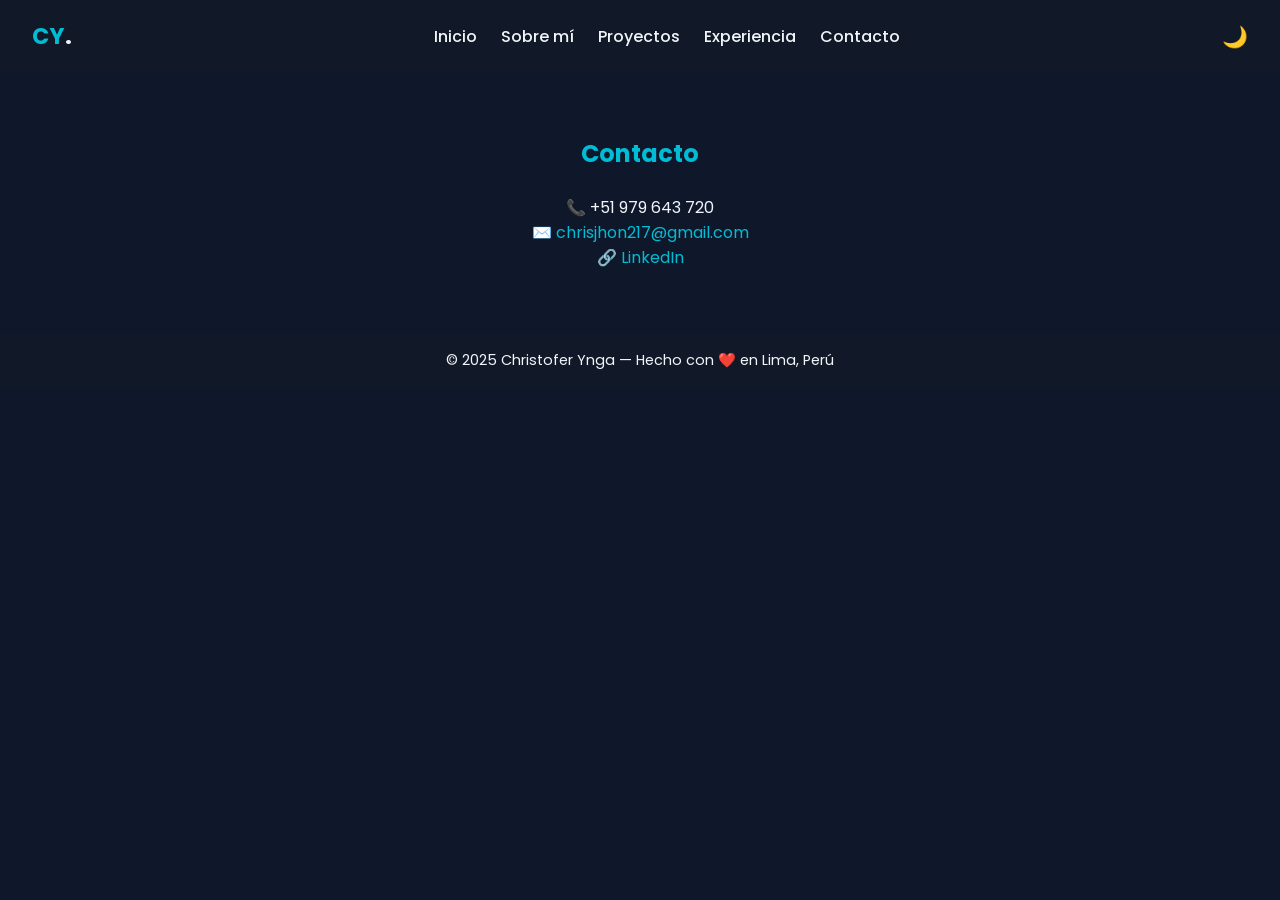
==== Contacto.html @ ee9125a6 "Portafolio primero" ====
<!DOCTYPE html>
<html lang="es">
<head>
  <meta charset="UTF-8" />
  <meta name="viewport" content="width=device-width, initial-scale=1.0" />
  <title>Christofer Ynga | Data Analyst & Front-End Dev</title>
  <link rel="stylesheet" href="css/style.css" />
  <link rel="stylesheet" href="css/hero.css">
  <link rel="preconnect" href="https://fonts.googleapis.com">
  <link href="https://fonts.googleapis.com/css2?family=Poppins:wght@300;400;600;700&display=swap" rel="stylesheet">
  <script defer src="script.js"></script>
</head>
<body>
    <header class="navbar">
        <div class="logo">CY<span>.</span></div>
        <nav>
        <ul class="nav-links">
            <li><a href="/index.html">Inicio</a></li> 
            <li><a href="/SobreMi.html">Sobre mí</a></li>
            <li><a href="/Proyectos.html">Proyectos</a></li>
            <li><a href="/Experiencia.html">Experiencia</a></li>
            <li><a href="/Contacto.html">Contacto</a></li>
        </ul>
        </nav>
        <div class="theme-toggle" id="theme-toggle">🌙</div>
    </header>

    <section id="contact" class="fade-in">
        <h2>Contacto</h2>
        <div class="contact-info">
        <p>📞 +51 979 643 720</p>
        <p>✉️ <a href="mailto:chrisjhon217@gmail.com">chrisjhon217@gmail.com</a></p>
        <p>🔗 <a href="https://www.linkedin.com/in/christoferynga" target="_blank">LinkedIn</a></p>
        </div>
    </section>

    <footer>
        <p>© 2025 Christofer Ynga — Hecho con ❤️ en Lima, Perú</p>
    </footer>
    </body>
</html>
---- css/style.css ----
*
{
    margin: 0;
    border: 0;
}

:root {
  --bg: #0f172a;
  --text: #f1f5f9;
  --accent: #00bcd4;
  --card-bg: #1e293b;
  --hover: #0288d1;
}

body {
  font-family: "Poppins", sans-serif;
  background: var(--bg);
  color: var(--text);
  transition: background 0.3s, color 0.3s;
}

/* --- Navbar --- */
.navbar {
  display: flex;
  justify-content: space-between;
  align-items: center;
  padding: 1.2rem 2rem;
  background: #111827;
  position: sticky;
  top: 0;
  z-index: 100;
}

.logo {
  font-weight: 700;
  font-size: 1.4rem;
  color: var(--accent);
}

.logo span { color: var(--text); }

.nav-links {
  display: flex;
  gap: 1.5rem;
  list-style: none;
}

.nav-links a {
  color: var(--text);
  text-decoration: none;
  font-weight: 500;
  transition: color 0.3s;
}

.nav-links a:hover {
  color: var(--accent);
}

.theme-toggle {
  cursor: pointer;
  font-size: 1.3rem;
}


.btn {
  display: inline-block;
  background: var(--accent);
  color: var(--bg);
  padding: 0.8rem 1.5rem;
  margin-top: 1.5rem;
  border-radius: 8px;
  text-decoration: none;
  font-weight: 600;
  transition: background 0.3s, transform 0.3s;
}

.btn:hover {
  background: var(--hover);
  transform: scale(1.05);
}

/* --- Sections --- */
section {
  max-width: 1000px;
  margin: 4rem auto;
  padding: 0 1.5rem;
}

h2 {
  text-align: center;
  color: var(--accent);
  margin-bottom: 1.5rem;
}

/* --- Skills --- */
.skills-grid {
  display: grid;
  grid-template-columns: repeat(auto-fit, minmax(150px, 1fr));
  gap: 2rem;
  justify-items: center;
  align-items: center;
  padding: 1rem 0;
}

.skill-card {
  background: var(--card-bg);
  border-radius: 10px;
  padding: 1.5rem 1rem;
  text-align: center;
  transition: transform 0.3s, box-shadow 0.3s, background 0.3s;
  width: 150px;
}

.skill-card img {
  width: 60px;
  height: 60px;
  object-fit: contain;
  transition: transform 0.3s;
  filter: drop-shadow(0 0 4px rgba(0, 188, 212, 0.4));
}

.skill-card p {
  margin-top: 0.8rem;
  font-size: 1rem;
  color: var(--text);
  font-weight: 500;
}

.skill-card:hover {
  transform: translateY(-5px);
  background: #334155;
  box-shadow: 0 0 10px rgba(0, 188, 212, 0.3);
}

.skill-card:hover img {
  transform: scale(1.1);
}

/* --- Projects --- */
.projects-grid {
  display: grid;
  grid-template-columns: repeat(auto-fit, minmax(280px, 1fr));
  gap: 1.5rem;
}

.project-card {
  background: var(--card-bg);
  padding: 1.5rem;
  border-radius: 10px;
  box-shadow: 0 2px 8px rgba(0,0,0,0.3);
  transition: transform 0.3s;
}

.project-card:hover {
  transform: translateY(-5px);
}

/* --- Contact --- */
.contact-info {
  text-align: center;
}

.contact-info a {
  color: var(--accent);
  text-decoration: none;
}

.contact-info a:hover {
  text-decoration: underline;
}

/* --- Footer --- */
footer {
  text-align: center;
  padding: 1rem;
  background: #111827;
  font-size: 0.9rem;
}

/* --- Animaciones --- */
.fade-in {
  opacity: 0;
  transform: translateY(30px);
  transition: opacity 1s ease-out, transform 1s ease-out;
}

.fade-in.visible {
  opacity: 1;
  transform: translateY(0);
}

/* --- Responsive --- */
@media (max-width: 768px) {
  .nav-links {
    display: none;
  }
}

@media (max-width: 600px) {
  .skills-grid {
    grid-template-columns: repeat(auto-fit, minmax(120px, 1fr));
    gap: 1.5rem;
  }

  .skill-card {
    width: 120px;
    padding: 1rem 0.5rem;
  }

  .skill-card img {
    width: 50px;
    height: 50px;
  }

  .skill-card p {
    font-size: 0.9rem;
  }
}
---- css/hero.css ----
/* --- Hero --- */
#hero,
.hero-wide {
  position: relative;
  width: 100%;         /* ✅ Ocupar todo el ancho real de la ventana */
  height: 93vh;         /* 🔧 Ajustable según tu gusto */
  overflow: hidden;
  
}

#particles {
  position: absolute;
  top: 0;
  left: 0;
  width: 100vw;
  height: 100vh;
  z-index: 0;
  pointer-events: none;
}

.overlay {
  position: absolute;
  top: 0;
  left: 0;
  width: 100vw;
  height: 100vh;
  background: linear-gradient(to top, rgba(2, 12, 27, 0.9), rgba(15, 23, 42, 0.7));
  z-index: 1;
}

.hero-content {
  position: absolute;
  top: 40%;
  left: 50%;
  transform: translate(-50%, -50%);
  z-index: 2;
  text-align: center;
  color: #e0f2fe;
  width: 90%;
  max-width: 900px;
  padding: 1rem;
}

.hero-content h1 {
  font-size: clamp(2.2rem, 4vw, 3.2rem);
  font-weight: 700;
  color: #00bcd4;
  text-transform: uppercase;
  letter-spacing: 3px;
}

.hero-content h2 {
  font-size: clamp(1.2rem, 2.5vw, 1.8rem);
  margin-top: 0.5rem;
  color: #b3e5fc;
  font-weight: 400;
}

.hero-content p {
  margin-top: 1rem;
  color: #d0d0d0;
  font-weight: 300;
  font-size: 1.1rem;
  line-height: 1.6;
}

.btn {
  display: inline-block;
  background: #00bcd4;
  color: #0a192f;
  padding: 0.9rem 1.6rem;
  margin-top: 2rem;
  border-radius: 8px;
  text-decoration: none;
  font-weight: 600;
  transition: transform 0.3s, background 0.3s;
}

.btn:hover {
  background: #0097a7;
  transform: scale(1.05);
}

/* --- Animación del texto --- */
.fade-text {
  opacity: 0;
  transform: translateY(25px);
  animation: fadeInUp 1.2s ease forwards;
}

.fade-text:nth-child(1) { animation-delay: 0.3s; }
.fade-text:nth-child(2) { animation-delay: 0.6s; }
.fade-text:nth-child(3) { animation-delay: 0.9s; }
.fade-text:nth-child(4) { animation-delay: 1.2s; }

@keyframes fadeInUp {
  from { opacity: 0; transform: translateY(25px); }
  to { opacity: 1; transform: translateY(0); }
}
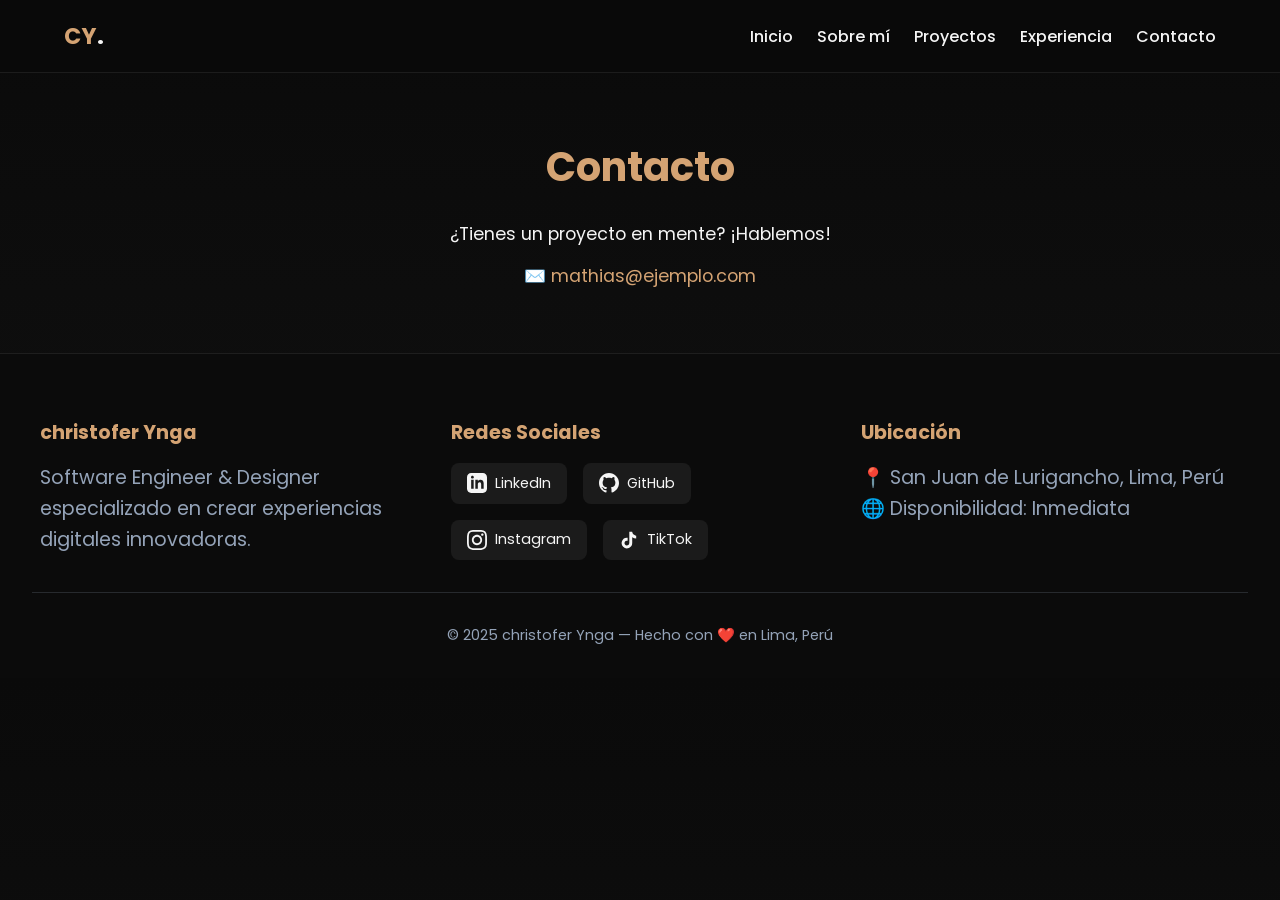
==== commit ca7822b1: "Se creo pagina sobreMi, proyecto y experiencia" ====
--- a/Contacto.html
+++ b/Contacto.html
@@ -3,39 +3,87 @@
 <head>
   <meta charset="UTF-8" />
   <meta name="viewport" content="width=device-width, initial-scale=1.0" />
-  <title>Christofer Ynga | Data Analyst & Front-End Dev</title>
-  <link rel="stylesheet" href="css/style.css" />
-  <link rel="stylesheet" href="css/hero.css">
+  <title>Mathias Kunimoto | Software Engineer & Designer</title>
   <link rel="preconnect" href="https://fonts.googleapis.com">
+  <link rel="stylesheet" href="css/responsive.css">
+  <link rel="stylesheet" href="css/styleGlobal.css">
   <link href="https://fonts.googleapis.com/css2?family=Poppins:wght@300;400;600;700&display=swap" rel="stylesheet">
-  <script defer src="script.js"></script>
 </head>
 <body>
-    <header class="navbar">
-        <div class="logo">CY<span>.</span></div>
-        <nav>
-        <ul class="nav-links">
+  <header class="navbar">
+    <div class="logo">CY<span>.</span></div>
+    <nav>
+      <ul class="nav-links">
             <li><a href="/index.html">Inicio</a></li> 
             <li><a href="/SobreMi.html">Sobre mí</a></li>
             <li><a href="/Proyectos.html">Proyectos</a></li>
             <li><a href="/Experiencia.html">Experiencia</a></li>
             <li><a href="/Contacto.html">Contacto</a></li>
-        </ul>
-        </nav>
-        <div class="theme-toggle" id="theme-toggle">🌙</div>
-    </header>
+      </ul>
+    </nav>
+  </header>
 
-    <section id="contact" class="fade-in">
-        <h2>Contacto</h2>
-        <div class="contact-info">
-        <p>📞 +51 979 643 720</p>
-        <p>✉️ <a href="mailto:chrisjhon217@gmail.com">chrisjhon217@gmail.com</a></p>
-        <p>🔗 <a href="https://www.linkedin.com/in/christoferynga" target="_blank">LinkedIn</a></p>
+  <section id="contact" class="fade-in">
+    <h2>Contacto</h2>
+    <div class="contact-info">
+      <p>¿Tienes un proyecto en mente? ¡Hablemos!</p>
+      <p>✉️ <a href="mailto:mathias@ejemplo.com">mathias@ejemplo.com</a></p>
+    </div>
+  </section>
+
+  <footer>
+    <div class="footer-content">
+      <div class="footer-section">
+        <h3>christofer Ynga</h3>
+        <p>Software Engineer & Designer especializado en crear experiencias digitales innovadoras.</p>
+      </div>
+      
+      <div class="footer-section">
+        <h3>Redes Sociales</h3>
+        <div class="social-links">
+          <a href="https://www.linkedin.com/in/christoferynga" target="_blank" class="social-link">
+            <svg class="social-icon" fill="currentColor" viewBox="0 0 24 24">
+              <path d="M19 0h-14c-2.761 0-5 2.239-5 5v14c0 2.761 2.239 5 5 5h14c2.762 0 5-2.239 5-5v-14c0-2.761-2.238-5-5-5zm-11 19h-3v-11h3v11zm-1.5-12.268c-.966 0-1.75-.79-1.75-1.764s.784-1.764 1.75-1.764 1.75.79 1.75 1.764-.783 1.764-1.75 1.764zm13.5 12.268h-3v-5.604c0-3.368-4-3.113-4 0v5.604h-3v-11h3v1.765c1.396-2.586 7-2.777 7 2.476v6.759z"/>
+            </svg>
+            LinkedIn
+          </a>
+          
+          <a href="https://github.com/elChris28" target="_blank" class="social-link">
+            <svg class="social-icon" fill="currentColor" viewBox="0 0 24 24">
+              <path d="M12 0c-6.626 0-12 5.373-12 12 0 5.302 3.438 9.8 8.207 11.387.599.111.793-.261.793-.577v-2.234c-3.338.726-4.033-1.416-4.033-1.416-.546-1.387-1.333-1.756-1.333-1.756-1.089-.745.083-.729.083-.729 1.205.084 1.839 1.237 1.839 1.237 1.07 1.834 2.807 1.304 3.492.997.107-.775.418-1.305.762-1.604-2.665-.305-5.467-1.334-5.467-5.931 0-1.311.469-2.381 1.236-3.221-.124-.303-.535-1.524.117-3.176 0 0 1.008-.322 3.301 1.23.957-.266 1.983-.399 3.003-.404 1.02.005 2.047.138 3.006.404 2.291-1.552 3.297-1.23 3.297-1.23.653 1.653.242 2.874.118 3.176.77.84 1.235 1.911 1.235 3.221 0 4.609-2.807 5.624-5.479 5.921.43.372.823 1.102.823 2.222v3.293c0 .319.192.694.801.576 4.765-1.589 8.199-6.086 8.199-11.386 0-6.627-5.373-12-12-12z"/>
+            </svg>
+            GitHub
+          </a>
+          
+          <a href="https://www.instagram.com" target="_blank" class="social-link">
+            <svg class="social-icon" fill="currentColor" viewBox="0 0 24 24">
+              <path d="M12 2.163c3.204 0 3.584.012 4.85.07 3.252.148 4.771 1.691 4.919 4.919.058 1.265.069 1.645.069 4.849 0 3.205-.012 3.584-.069 4.849-.149 3.225-1.664 4.771-4.919 4.919-1.266.058-1.644.07-4.85.07-3.204 0-3.584-.012-4.849-.07-3.26-.149-4.771-1.699-4.919-4.92-.058-1.265-.07-1.644-.07-4.849 0-3.204.013-3.583.07-4.849.149-3.227 1.664-4.771 4.919-4.919 1.266-.057 1.645-.069 4.849-.069zm0-2.163c-3.259 0-3.667.014-4.947.072-4.358.2-6.78 2.618-6.98 6.98-.059 1.281-.073 1.689-.073 4.948 0 3.259.014 3.668.072 4.948.2 4.358 2.618 6.78 6.98 6.98 1.281.058 1.689.072 4.948.072 3.259 0 3.668-.014 4.948-.072 4.354-.2 6.782-2.618 6.979-6.98.059-1.28.073-1.689.073-4.948 0-3.259-.014-3.667-.072-4.947-.196-4.354-2.617-6.78-6.979-6.98-1.281-.059-1.69-.073-4.949-.073zm0 5.838c-3.403 0-6.162 2.759-6.162 6.162s2.759 6.163 6.162 6.163 6.162-2.759 6.162-6.163c0-3.403-2.759-6.162-6.162-6.162zm0 10.162c-2.209 0-4-1.79-4-4 0-2.209 1.791-4 4-4s4 1.791 4 4c0 2.21-1.791 4-4 4zm6.406-11.845c-.796 0-1.441.645-1.441 1.44s.645 1.44 1.441 1.44c.795 0 1.439-.645 1.439-1.44s-.644-1.44-1.439-1.44z"/>
+            </svg>
+            Instagram
+          </a>
+
+          <a href="https://tiktok.com" target="_blank" class="social-link">
+            <svg class="social-icon" fill="currentColor" viewBox="0 0 24 24">
+              <path d="M19.59 6.69a4.83 4.83 0 0 1-3.77-4.25V2h-3.45v13.67a2.89 2.89 0 0 1-5.2 1.74 2.89 2.89 0 0 1 2.31-4.64 2.93 2.93 0 0 1 .88.13V9.4a6.84 6.84 0 0 0-1-.05A6.33 6.33 0 0 0 5 20.1a6.34 6.34 0 0 0 10.86-4.43v-7a8.16 8.16 0 0 0 4.77 1.52v-3.4a4.85 4.85 0 0 1-1-.1z"/>
+            </svg>
+            TikTok
+          </a>
         </div>
-    </section>
+      </div>
+      
+      <div class="footer-section">
+        <h3>Ubicación</h3>
+        <p>📍 San Juan de Lurigancho, Lima, Perú</p>
+        <p>🌐 Disponibilidad: Inmediata</p>
+      </div>
+    </div>
+    
+    <div class="footer-bottom">
+      <p>© 2025 christofer Ynga — Hecho con ❤️ en Lima, Perú</p>
+    </div>
+  </footer>
 
-    <footer>
-        <p>© 2025 Christofer Ynga — Hecho con ❤️ en Lima, Perú</p>
-    </footer>
-    </body>
-</html>
+
+  <script defer src="script.js"></script>
+</body>
+</html>
--- a/css/responsive.css
+++ b/css/responsive.css
@@ -0,0 +1,48 @@
+@media (max-width: 768px) {
+
+  .nav-links {
+    display: none;
+  }
+
+  .hero-container {
+    flex-direction: column;
+    justify-content: center;
+
+    text-align: center;
+
+    padding: 6rem 1.5rem 3rem;
+  }
+
+  .hero-image-diagonal {
+    position: relative;
+
+    width: 100%;
+    height: 320px;
+
+    clip-path: none;
+
+    margin-top: 2rem;
+
+    border-radius: 20px;
+
+    overflow: hidden;
+  }
+
+  .hero-content {
+    margin: 0;
+    padding: 0;
+  }
+
+  .hero-buttons {
+    justify-content: center;
+  }
+
+  .footer-content {
+    grid-template-columns: 1fr;
+    text-align: center;
+  }
+
+  .social-links {
+    justify-content: center;
+  }
+}
--- a/css/styleGlobal.css
+++ b/css/styleGlobal.css
@@ -0,0 +1,476 @@
+    * {
+      margin: 0;
+      padding: 0;
+      box-sizing: border-box;
+    }
+
+    :root {
+      --bg: #0a0a0a;
+      --bg-secondary: #121212;
+      --card-bg: #1b1b1b;
+
+      --text: #f5f5f5;
+      --text-soft: #b3b3b3;
+
+      --accent: #d4a373;
+      --accent-light: #e6b98d;
+      --hover: #bc8a5f;
+
+      --border: rgba(255,255,255,0.08);
+    }
+
+body {
+  font-family: "Poppins", sans-serif;
+  background: linear-gradient(
+    to bottom,
+    #0a0a0a,
+    #111111
+  );
+
+  color: var(--text);
+  overflow-x: hidden;
+}
+    /* Navbar */
+.navbar {
+  display: flex;
+  justify-content: space-between;
+  align-items: center;
+  padding: 1.2rem 5%;
+  background: rgba(10, 10, 10, 0.75);
+
+  position: sticky;
+  top: 0;
+  z-index: 100;
+
+  backdrop-filter: blur(12px);
+
+  border-bottom: 1px solid var(--border);
+}
+
+    .logo {
+      font-weight: 700;
+      font-size: 1.4rem;
+      color: var(--accent);
+    }
+
+    .logo span { color: var(--text); }
+
+    .nav-links {
+      display: flex;
+      gap: 1.5rem;
+      list-style: none;
+    }
+
+    .nav-links a {
+      color: var(--text);
+      text-decoration: none;
+      font-weight: 500;
+      transition: color 0.3s;
+      position: relative;
+    }
+
+    .nav-links a::after {
+      content: '';
+      position: absolute;
+      bottom: -5px;
+      left: 0;
+      width: 0;
+      height: 2px;
+      background: var(--accent);
+      transition: width 0.3s;
+    }
+
+    .nav-links a:hover::after {
+      width: 100%;
+    }
+
+    .nav-links a:hover {
+      color: var(--accent);
+    }
+
+    /* Hero Section */
+.hero-container {
+  position: relative;
+  width: 100%;
+  min-height: 100vh;
+
+  display: flex;
+  align-items: center;
+  overflow: hidden;
+}
+
+.hero-background {
+  position: absolute;
+  inset: 0;
+
+  background:
+    radial-gradient(circle at top left,
+      rgba(212,163,115,0.15),
+      transparent 30%),
+
+    linear-gradient(
+      135deg,
+      #0a0a0a 0%,
+      #111111 50%,
+      #1a1a1a 100%
+    );
+}
+
+    /* Partículas canvas */
+    #particles {
+      position: absolute;
+      top: 0;
+      left: 0;
+      width: 100%;
+      height: 100%;
+      z-index: 1;
+    }
+
+    .profile-image {
+      width: 100%;
+      height: 100%;
+      border-radius: 20px;
+      object-fit: cover;
+      filter: brightness(0.9) contrast(1.1);
+      box-shadow: 0 20px 60px rgba(249, 115, 22, 0.3);
+      border: 3px solid var(--accent);
+    }
+    /* Imagen diagonal */
+.hero-image-diagonal {
+  position: absolute;
+  top: 0;
+  right: 0;
+
+  width: 58%;
+  height: 100%;
+
+  z-index: 2;
+  overflow: hidden;
+
+  clip-path: polygon(18% 0, 100% 0, 100% 100%, 0% 100%);
+}
+
+.hero-image-diagonal::after {
+  content: "";
+
+  position: absolute;
+  inset: 0;
+
+  background:
+    linear-gradient(
+      to left,
+      rgba(0,0,0,0.15),
+      rgba(0,0,0,0.75)
+    );
+}
+
+.hero-image-diagonal img {
+  width: 100%;
+  height: 100%;
+
+  object-fit: cover;
+
+  opacity: 0.65;
+
+  transform: scale(1.05);
+
+  filter:
+    grayscale(15%)
+    contrast(1.05)
+    brightness(0.8);
+}
+
+    /* Línea diagonal de unión */
+.diagonal-line {
+  position: absolute;
+  top: 0;
+  left: -1px;
+
+  width: 3px;
+  height: 100%;
+
+  background: linear-gradient(
+    to bottom,
+    transparent,
+    rgba(212,163,115,0.8),
+    transparent
+  );
+
+  transform: skewX(-10deg);
+
+  box-shadow: 0 0 15px rgba(212,163,115,0.4);
+}
+
+
+    .data-line {
+      position: absolute;
+      height: 2px;
+      background: linear-gradient(90deg, transparent, var(--accent), transparent);
+      animation: scanLine 3s linear infinite;
+    }
+
+    @keyframes scanLine {
+      0% { top: 0%; opacity: 0; }
+      50% { opacity: 1; }
+      100% { top: 100%; opacity: 0; }
+    }
+
+    .data-point {
+      position: absolute;
+      width: 8px;
+      height: 8px;
+      background: var(--accent);
+      border-radius: 50%;
+      box-shadow: 0 0 10px var(--accent);
+      animation: pulse 2s ease-in-out infinite;
+    }
+
+    @keyframes pulse {
+      0%, 100% { transform: scale(1); opacity: 1; }
+      50% { transform: scale(1.5); opacity: 0.5; }
+    }
+
+    .data-grid {
+      position: absolute;
+      top: 0;
+      left: 0;
+      width: 100%;
+      height: 100%;
+      background-image: 
+        linear-gradient(rgba(249, 115, 22, 0.1) 1px, transparent 1px),
+        linear-gradient(90deg, rgba(249, 115, 22, 0.1) 1px, transparent 1px);
+      background-size: 50px 50px;
+      animation: gridMove 20s linear infinite;
+    }
+
+    @keyframes gridMove {
+      0% { transform: translate(0, 0); }
+      100% { transform: translate(50px, 50px); }
+    }
+
+    /* Contenido del hero */
+.hero-content {
+  position: relative;
+  z-index: 3;
+
+  max-width: 650px;
+
+  margin-left: 6%;
+
+  padding: 2rem;
+}
+
+.hero-content h1 {
+  font-size: clamp(3rem, 5vw, 5rem);
+
+  font-weight: 700;
+
+  line-height: 1.1;
+
+  margin-bottom: 1rem;
+
+  letter-spacing: -2px;
+}
+
+.hero-content .name-highlight {
+  color: var(--accent);
+
+  text-shadow:
+    0 0 10px rgba(212,163,115,0.4);
+
+  display: block;
+}
+
+    .hero-content h2 {
+      font-size: 1.3rem;
+      color: var(--text-soft);
+      font-weight: 400;
+      margin-bottom: 1.5rem;
+    }
+
+    .hero-content p {
+      color: #cbd5e1;
+      font-size: 1.1rem;
+      line-height: 1.6;
+      margin-bottom: 2rem;
+    }
+
+    .hero-buttons {
+      display: flex;
+      gap: 1rem;
+      flex-wrap: wrap;
+    }
+
+.btn {
+  display: inline-flex;
+  align-items: center;
+  justify-content: center;
+
+  padding: 1rem 2rem;
+
+  border-radius: 12px;
+
+  text-decoration: none;
+
+  font-weight: 600;
+
+  transition: all 0.3s ease;
+
+  cursor: pointer;
+}
+
+.btn-primary {
+  background: var(--accent);
+
+  color: #111;
+
+  box-shadow:
+    0 10px 30px rgba(212,163,115,0.25);
+}
+
+.btn-primary:hover {
+  background: var(--accent-light);
+
+  transform: translateY(-4px);
+
+  box-shadow:
+    0 15px 35px rgba(212,163,115,0.35);
+}
+
+.btn-secondary {
+  border: 1px solid rgba(255,255,255,0.15);
+
+  background: rgba(255,255,255,0.03);
+
+  color: white;
+}
+
+.btn-secondary:hover {
+  background: rgba(255,255,255,0.08);
+
+  border-color: var(--accent);
+
+  transform: translateY(-4px);
+}
+
+    /* About Section */
+    section {
+      max-width: 1000px;
+      margin: 4rem auto;
+      padding: 0 1.5rem;
+    }
+
+    h2 {
+      text-align: center;
+      color: var(--accent);
+      margin-bottom: 1.5rem;
+      font-size: 2.5rem;
+    }
+
+    #about p {
+      text-align: center;
+      line-height: 1.8;
+      font-size: 1.1rem;
+      color: #cbd5e1;
+    }
+
+    /* Contact Section */
+    .contact-info {
+      text-align: center;
+      font-size: 1.1rem;
+    }
+
+    .contact-info p {
+      margin: 1rem 0;
+    }
+
+    .contact-info a {
+      color: var(--accent);
+      text-decoration: none;
+      transition: color 0.3s;
+    }
+
+    .contact-info a:hover {
+      color: var(--accent-light);
+      text-decoration: underline;
+    }
+
+    /* Footer mejorado */
+    footer {
+      background: #0b0b0b;
+
+      border-top: 1px solid var(--border);
+
+      padding: 4rem 2rem 2rem;
+    }
+
+    .footer-content {
+      max-width: 1200px;
+      margin: 0 auto;
+      display: grid;
+      grid-template-columns: repeat(auto-fit, minmax(250px, 1fr));
+      gap: 2rem;
+      margin-bottom: 2rem;
+    }
+
+    .footer-section h3 {
+      color: var(--accent);
+      font-size: 1.2rem;
+      margin-bottom: 1rem;
+    }
+
+    .footer-section p {
+      color: #94a3b8;
+      line-height: 1.6;
+      font-size: 1.2rem;
+    }
+
+    .social-links {
+      display: flex;
+      gap: 1rem;
+      flex-wrap: wrap;
+    }
+
+    .social-link {
+      display: flex;
+      align-items: center;
+      gap: 0.5rem;
+      color: var(--text);
+      text-decoration: none;
+      padding: 0.6rem 1rem;
+      background: var(--card-bg);
+      border-radius: 8px;
+      transition: all 0.3s;
+      font-size: 0.9rem;
+    }
+
+    .social-link:hover {
+      background: var(--accent);
+      transform: translateY(-2px);
+      box-shadow: 0 4px 12px rgba(249, 115, 22, 0.3);
+    }
+
+    .social-icon {
+      width: 20px;
+      height: 20px;
+    }
+
+    .footer-bottom {
+      text-align: center;
+      padding-top: 2rem;
+      border-top: 1px solid rgba(148, 163, 184, 0.2);
+      color: #94a3b8;
+      font-size: 0.9rem;
+    }
+
+    /* Animaciones */
+    .fade-in {
+      opacity: 0;
+      transform: translateY(30px);
+      transition: opacity 1s ease-out, transform 1s ease-out;
+    }
+
+    .fade-in.visible {
+      opacity: 1;
+      transform: translateY(0);
+    }
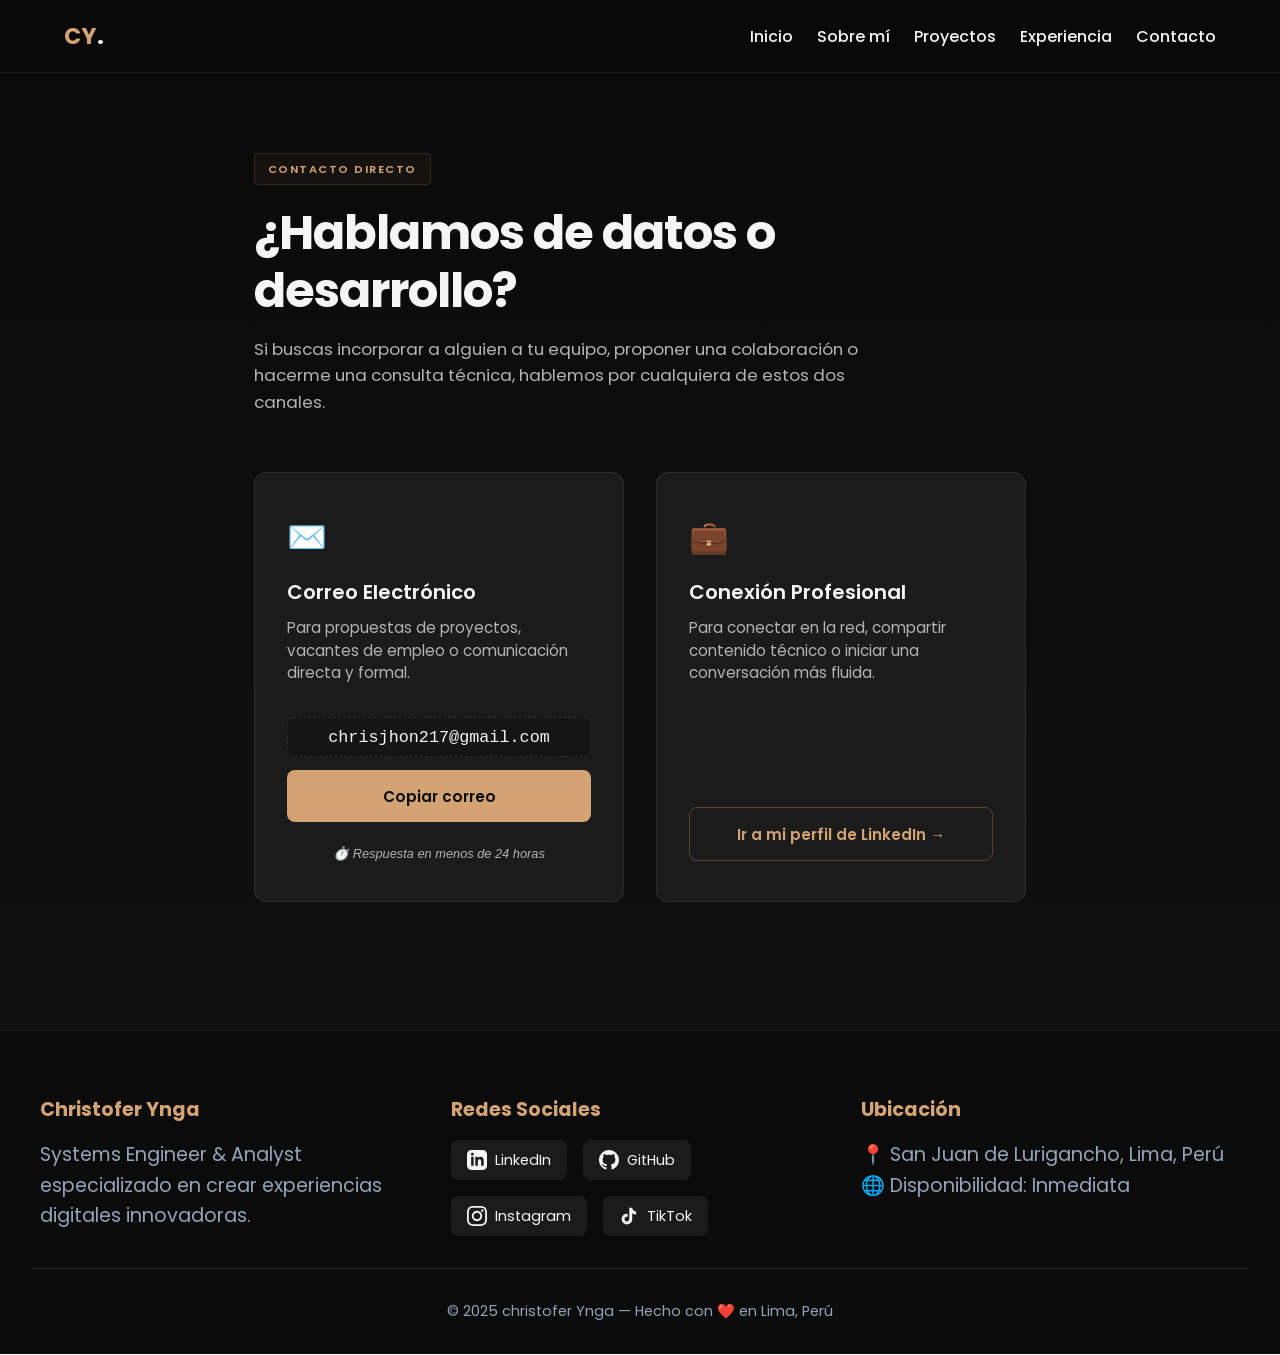
==== commit 7607a961: "Cambios en todos lo archivos style y html" ====
--- a/Contacto.html
+++ b/Contacto.html
@@ -3,10 +3,11 @@
 <head>
   <meta charset="UTF-8" />
   <meta name="viewport" content="width=device-width, initial-scale=1.0" />
-  <title>Mathias Kunimoto | Software Engineer & Designer</title>
+  <title>Christofer Ynga | Contacto</title>
   <link rel="preconnect" href="https://fonts.googleapis.com">
   <link rel="stylesheet" href="css/responsive.css">
   <link rel="stylesheet" href="css/styleGlobal.css">
+  <link rel="stylesheet" href="css/contacto.css">
   <link href="https://fonts.googleapis.com/css2?family=Poppins:wght@300;400;600;700&display=swap" rel="stylesheet">
 </head>
 <body>
@@ -23,19 +24,48 @@
     </nav>
   </header>
 
-  <section id="contact" class="fade-in">
-    <h2>Contacto</h2>
-    <div class="contact-info">
-      <p>¿Tienes un proyecto en mente? ¡Hablemos!</p>
-      <p>✉️ <a href="mailto:mathias@ejemplo.com">mathias@ejemplo.com</a></p>
+<!-- CONTENIDO CENTRAL DE CONTACTO -->
+  <main class="contact-page-container">
+    
+    <header class="contact-header">
+      <span class="contact-badge">Contacto Directo</span>
+      <h1>¿Hablamos de datos o desarrollo?</h1>
+      <p>Si buscas incorporar a alguien a tu equipo, proponer una colaboración o hacerme una consulta técnica, hablemos por cualquiera de estos dos canales.</p>
+    </header>
+
+    <div class="contact-cards-grid">
+      
+      <!-- Opción 1: Email Corporativo -->
+      <div class="contact-card">
+        <div class="card-icon">✉️</div>
+        <h3>Correo Electrónico</h3>
+        <p>Para propuestas de proyectos, vacantes de empleo o comunicación directa y formal.</p>
+
+        <div class="email-wrapper">
+          <span class="email-display" id="emailText">chrisjhon217@gmail.com</span>
+          <button id="copyEmailBtn" class="contact-link-btn">Copiar correo</button>
+        </div>
+
+        <span class="response-time">⏱️ Respuesta en menos de 24 horas</span>
+      </div>
+
+      <!-- Opción 2: LinkedIn Activo -->
+      <div class="contact-card">
+        <div class="card-icon">💼</div>
+        <h3>Conexión Profesional</h3>
+        <p>Para conectar en la red, compartir contenido técnico o iniciar una conversación más fluida.</p>
+        <a href="https://www.linkedin.com/in/christoferynga" target="_blank" class="contact-link-btn text-link">Ir a mi perfil de LinkedIn →</a>
+      </div>
+
     </div>
-  </section>
+
+  </main>
 
   <footer>
     <div class="footer-content">
       <div class="footer-section">
-        <h3>christofer Ynga</h3>
-        <p>Software Engineer & Designer especializado en crear experiencias digitales innovadoras.</p>
+        <h3>Christofer Ynga</h3>
+        <p>Systems Engineer & Analyst especializado en crear experiencias digitales innovadoras.</p>
       </div>
       
       <div class="footer-section">
@@ -55,14 +85,14 @@
             GitHub
           </a>
           
-          <a href="https://www.instagram.com" target="_blank" class="social-link">
+          <a href="https://www.instagram.com/kris_cjy_/" target="_blank" class="social-link">
             <svg class="social-icon" fill="currentColor" viewBox="0 0 24 24">
               <path d="M12 2.163c3.204 0 3.584.012 4.85.07 3.252.148 4.771 1.691 4.919 4.919.058 1.265.069 1.645.069 4.849 0 3.205-.012 3.584-.069 4.849-.149 3.225-1.664 4.771-4.919 4.919-1.266.058-1.644.07-4.85.07-3.204 0-3.584-.012-4.849-.07-3.26-.149-4.771-1.699-4.919-4.92-.058-1.265-.07-1.644-.07-4.849 0-3.204.013-3.583.07-4.849.149-3.227 1.664-4.771 4.919-4.919 1.266-.057 1.645-.069 4.849-.069zm0-2.163c-3.259 0-3.667.014-4.947.072-4.358.2-6.78 2.618-6.98 6.98-.059 1.281-.073 1.689-.073 4.948 0 3.259.014 3.668.072 4.948.2 4.358 2.618 6.78 6.98 6.98 1.281.058 1.689.072 4.948.072 3.259 0 3.668-.014 4.948-.072 4.354-.2 6.782-2.618 6.979-6.98.059-1.28.073-1.689.073-4.948 0-3.259-.014-3.667-.072-4.947-.196-4.354-2.617-6.78-6.979-6.98-1.281-.059-1.69-.073-4.949-.073zm0 5.838c-3.403 0-6.162 2.759-6.162 6.162s2.759 6.163 6.162 6.163 6.162-2.759 6.162-6.163c0-3.403-2.759-6.162-6.162-6.162zm0 10.162c-2.209 0-4-1.79-4-4 0-2.209 1.791-4 4-4s4 1.791 4 4c0 2.21-1.791 4-4 4zm6.406-11.845c-.796 0-1.441.645-1.441 1.44s.645 1.44 1.441 1.44c.795 0 1.439-.645 1.439-1.44s-.644-1.44-1.439-1.44z"/>
             </svg>
             Instagram
           </a>
 
-          <a href="https://tiktok.com" target="_blank" class="social-link">
+          <a href="https://www.tiktok.com/@chris.jhon_ya" target="_blank" class="social-link">
             <svg class="social-icon" fill="currentColor" viewBox="0 0 24 24">
               <path d="M19.59 6.69a4.83 4.83 0 0 1-3.77-4.25V2h-3.45v13.67a2.89 2.89 0 0 1-5.2 1.74 2.89 2.89 0 0 1 2.31-4.64 2.93 2.93 0 0 1 .88.13V9.4a6.84 6.84 0 0 0-1-.05A6.33 6.33 0 0 0 5 20.1a6.34 6.34 0 0 0 10.86-4.43v-7a8.16 8.16 0 0 0 4.77 1.52v-3.4a4.85 4.85 0 0 1-1-.1z"/>
             </svg>
@@ -84,6 +114,6 @@
   </footer>
 
 
-  <script defer src="script.js"></script>
+  <script defer src="contacto.js"></script>
 </body>
 </html>
--- a/css/contacto.css
+++ b/css/contacto.css
@@ -0,0 +1,169 @@
+/* =========================================================
+   CONTACTO.CSS — CONFIGURACIÓN PARA 2 COLUMNAS + PORTAPAPELES
+========================================================= */
+
+.contact-page-container {
+  max-width: 900px;
+  margin: 0 auto;
+  padding: 5rem 5% 8rem;
+}
+
+/* Cabecera de la sección */
+.contact-header {
+  max-width: 650px;
+  margin-bottom: 3.5rem;
+}
+
+.contact-badge {
+  display: inline-block;
+  font-size: 0.7rem;
+  font-weight: 600;
+  text-transform: uppercase;
+  letter-spacing: 1.5px;
+  color: var(--accent);
+  padding: 0.4rem 0.8rem;
+  background: rgba(212, 163, 115, 0.05);
+  border: 1px solid rgba(212, 163, 115, 0.15);
+  border-radius: 4px;
+  margin-bottom: 1.2rem;
+}
+
+.contact-header h1 {
+  font-size: clamp(2rem, 4vw, 3rem);
+  font-weight: 700;
+  color: var(--text);
+  line-height: 1.2;
+  margin-bottom: 1rem;
+  letter-spacing: -1px;
+}
+
+.contact-header p {
+  color: var(--text-soft);
+  font-size: 1.05rem;
+  line-height: 1.6;
+}
+
+/* Grid de 2 columnas */
+.contact-cards-grid {
+  display: grid;
+  grid-template-columns: repeat(auto-fit, minmax(320px, 1fr));
+  gap: 2rem;
+}
+
+/* Diseño de la Tarjeta */
+.contact-card {
+  background: var(--card-bg);
+  border: 1px solid var(--border);
+  padding: 2.5rem 2rem;
+  border-radius: 12px;
+  display: flex;
+  flex-direction: column;
+  transition: border-color 0.2s ease, transform 0.2s ease;
+}
+
+.contact-card:hover {
+  border-color: rgba(212, 163, 115, 0.25);
+  transform: translateY(-2px);
+}
+
+.card-icon {
+  font-size: 2rem;
+  margin-bottom: 1rem;
+}
+
+.contact-card h3 {
+  font-size: 1.25rem;
+  color: var(--text);
+  margin-bottom: 0.6rem;
+  font-weight: 600;
+}
+
+.contact-card p {
+  color: var(--text-soft);
+  font-size: 0.95rem;
+  line-height: 1.5;
+  margin-bottom: 2rem;
+  flex-grow: 1;
+}
+
+/* Contenedor interno del correo visible */
+.email-wrapper {
+  display: flex;
+  flex-direction: column;
+  gap: 0.8rem;
+  margin-bottom: 1.5rem;
+}
+
+.email-display {
+  font-family: monospace;
+  font-size: 1.05rem;
+  color: var(--text);
+  background: rgba(0, 0, 0, 0.2);
+  padding: 0.6rem;
+  border-radius: 6px;
+  text-align: center;
+  border: 1px dashed rgba(255, 255, 255, 0.1);
+}
+
+/* Botones de acción generales */
+.contact-link-btn {
+  display: inline-block;
+  background: var(--accent);
+  color: #0a0a0a;
+  text-decoration: none;
+  font-weight: 600;
+  padding: 0.9rem 1.5rem;
+  border: none;
+  border-radius: 8px;
+  font-size: 0.95rem;
+  text-align: center;
+  cursor: pointer;
+  font-family: inherit;
+  transition: all 0.2s ease;
+}
+
+.contact-link-btn:hover {
+  background: var(--accent-light);
+}
+
+/* Estado cuando se copia con éxito */
+.contact-link-btn.copied {
+  background: #2a9d8f !important; /* Cambia a un verde sutil de éxito */
+  color: #ffffff;
+}
+
+/* Variación transparente para LinkedIn */
+.contact-link-btn.text-link {
+  background: transparent;
+  color: var(--accent);
+  border: 1px solid rgba(212, 163, 115, 0.3);
+}
+
+.contact-link-btn.text-link:hover {
+  background: rgba(212, 163, 115, 0.05);
+  border-color: var(--accent);
+}
+
+.response-time {
+  display: block;
+  font-size: 0.8rem;
+  color: var(--text-soft);
+  font-style: italic;
+  text-align: center;
+}
+
+/* Ajustes responsivos */
+@media (max-width: 768px) {
+  .contact-page-container {
+    padding: 3rem 1.2rem 5rem;
+  }
+  
+  .contact-header {
+    margin-bottom: 2.5rem;
+  }
+  
+  .contact-cards-grid {
+    grid-template-columns: 1fr;
+    gap: 1.5rem;
+  }
+}
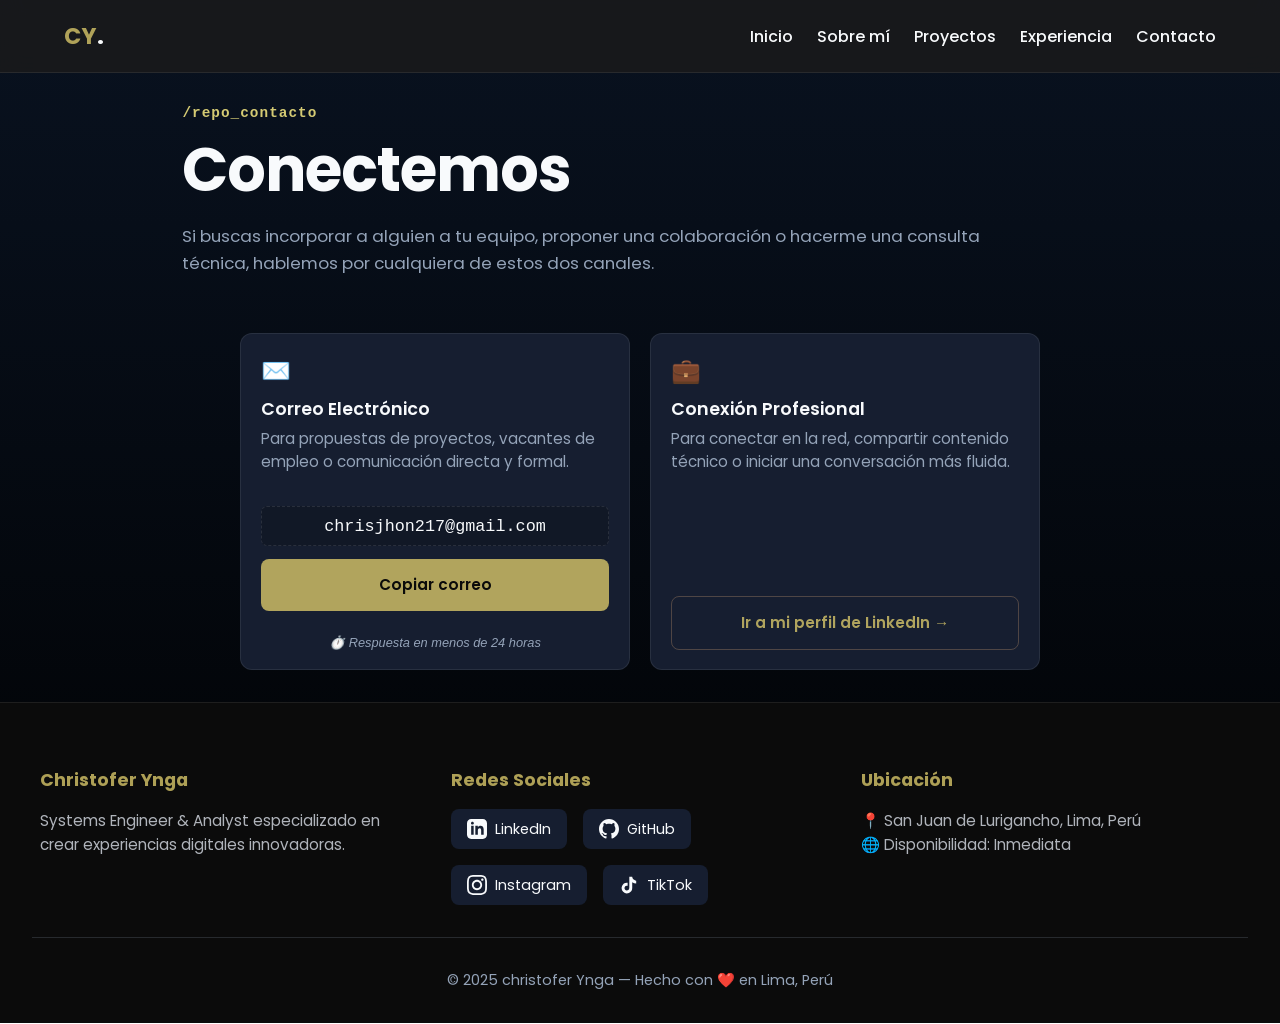
==== commit e135c3e2: "Detalles en cada  pagina como ancho y colores" ====
--- a/Contacto.html
+++ b/Contacto.html
@@ -28,8 +28,8 @@
   <main class="contact-page-container">
     
     <header class="contact-header">
-      <span class="contact-badge">Contacto Directo</span>
-      <h1>¿Hablamos de datos o desarrollo?</h1>
+      <span class="tech-tag">/repo_contacto</span>
+      <h1>Conectemos</h1>
       <p>Si buscas incorporar a alguien a tu equipo, proponer una colaboración o hacerme una consulta técnica, hablemos por cualquiera de estos dos canales.</p>
     </header>
 
--- a/css/styleGlobal.css
+++ b/css/styleGlobal.css
@@ -5,27 +5,27 @@
     }
 
     :root {
-      --bg: #0a0a0a;
-      --bg-secondary: #121212;
-      --card-bg: #1b1b1b;
-
-      --text: #f5f5f5;
-      --text-soft: #b3b3b3;
-
-      --accent: #d4a373;
-      --accent-light: #e6b98d;
-      --hover: #bc8a5f;
-
-      --border: rgba(255,255,255,0.08);
+/* Fondos oscuros profundos con tinte azulado */
+  --bg: #091220;
+  --bg-secondary: #000000;
+  --card-bg: #161e30;
+
+  /* Textos nítidos y legibles */
+  --text: #f8fafc;
+  --text-soft: #94a3b8;
+
+  /* Acento cyan elegante y sin transparencias raras */
+  --accent: #dac96ac9;
+  --accent-light: #44bbee;
+  --hover: #0284c7;
+
+  /* Bordes suaves */
+  --border: rgba(255, 255, 255, 0.08);
     }
 
 body {
   font-family: "Poppins", sans-serif;
-  background: linear-gradient(
-    to bottom,
-    #0a0a0a,
-    #111111
-  );
+  background: linear-gradient(180deg, var(--bg) 0%, var(--bg-secondary) 100%);
 
   color: var(--text);
   overflow-x: hidden;
@@ -36,7 +36,7 @@
   justify-content: space-between;
   align-items: center;
   padding: 1.2rem 5%;
-  background: rgba(10, 10, 10, 0.75);
+  background: rgba(29, 28, 28, 0.745);
 
   position: sticky;
   top: 0;
@@ -274,10 +274,6 @@
 
 .hero-content .name-highlight {
   color: var(--accent);
-
-  text-shadow:
-    0 0 10px rgba(212,163,115,0.4);
-
   display: block;
 }
 
@@ -322,19 +318,16 @@
 .btn-primary {
   background: var(--accent);
 
-  color: #111;
-
-  box-shadow:
-    0 10px 30px rgba(212,163,115,0.25);
+  color: #090d16; /* Color de fondo oscuro para buen contraste */
+  box-shadow: 0 4px 14px rgba(0, 0, 0, 0.25);
 }
 
 .btn-primary:hover {
   background: var(--accent-light);
 
-  transform: translateY(-4px);
-
-  box-shadow:
-    0 15px 35px rgba(212,163,115,0.35);
+  transform: translateY(-2px);
+
+  box-shadow: 0 6px 20px rgba(0, 0, 0, 0.35);
 }
 
 .btn-secondary {
@@ -415,14 +408,14 @@
 
     .footer-section h3 {
       color: var(--accent);
-      font-size: 1.2rem;
+      font-size: 1.1rem;
       margin-bottom: 1rem;
     }
 
     .footer-section p {
-      color: #94a3b8;
+      color: #b0b4bb;
       line-height: 1.6;
-      font-size: 1.2rem;
+      font-size: 0.95rem;
     }
 
     .social-links {
--- a/css/contacto.css
+++ b/css/contacto.css
@@ -3,38 +3,36 @@
 ========================================================= */
 
 .contact-page-container {
-  max-width: 900px;
+  max-width: 79%;
   margin: 0 auto;
-  padding: 5rem 5% 8rem;
+  padding: 2rem 3rem;
+  --b-accent: #d4ca73;
 }
 
 /* Cabecera de la sección */
 .contact-header {
-  max-width: 650px;
+  max-width: 800px;
   margin-bottom: 3.5rem;
 }
 
-.contact-badge {
-  display: inline-block;
-  font-size: 0.7rem;
-  font-weight: 600;
-  text-transform: uppercase;
-  letter-spacing: 1.5px;
-  color: var(--accent);
-  padding: 0.4rem 0.8rem;
-  background: rgba(212, 163, 115, 0.05);
-  border: 1px solid rgba(212, 163, 115, 0.15);
-  border-radius: 4px;
-  margin-bottom: 1.2rem;
+.contact-header .tech-tag {
+  font-family: 'Courier New', Courier, monospace;
+  color: var(--b-accent);
+  font-weight: 700;
+  font-size: 0.9rem;
+  letter-spacing: 1px;
+  display: block;
+  margin-bottom: 0.8rem;
 }
 
 .contact-header h1 {
-  font-size: clamp(2rem, 4vw, 3rem);
+  font-size: clamp(2.5rem, 5vw, 3.8rem);
   font-weight: 700;
   color: var(--text);
   line-height: 1.2;
   margin-bottom: 1rem;
   letter-spacing: -1px;
+  text-align: left;
 }
 
 .contact-header p {
@@ -43,18 +41,19 @@
   line-height: 1.6;
 }
 
-/* Grid de 2 columnas */
 .contact-cards-grid {
   display: grid;
   grid-template-columns: repeat(auto-fit, minmax(320px, 1fr));
-  gap: 2rem;
+  gap: 1.25rem; 
+  max-width: 800px;
+  margin: 0 auto; 
+  justify-content: center;
 }
 
-/* Diseño de la Tarjeta */
 .contact-card {
   background: var(--card-bg);
   border: 1px solid var(--border);
-  padding: 2.5rem 2rem;
+  padding: 1.2rem 1.25rem;
   border-radius: 12px;
   display: flex;
   flex-direction: column;
@@ -67,14 +66,14 @@
 }
 
 .card-icon {
-  font-size: 2rem;
-  margin-bottom: 1rem;
+font-size: 1.5rem; 
+  margin-bottom: 0.5rem;
 }
 
 .contact-card h3 {
-  font-size: 1.25rem;
+  font-size: 1.1rem;
   color: var(--text);
-  margin-bottom: 0.6rem;
+  margin-bottom: 0.4rem;
   font-weight: 600;
 }
 
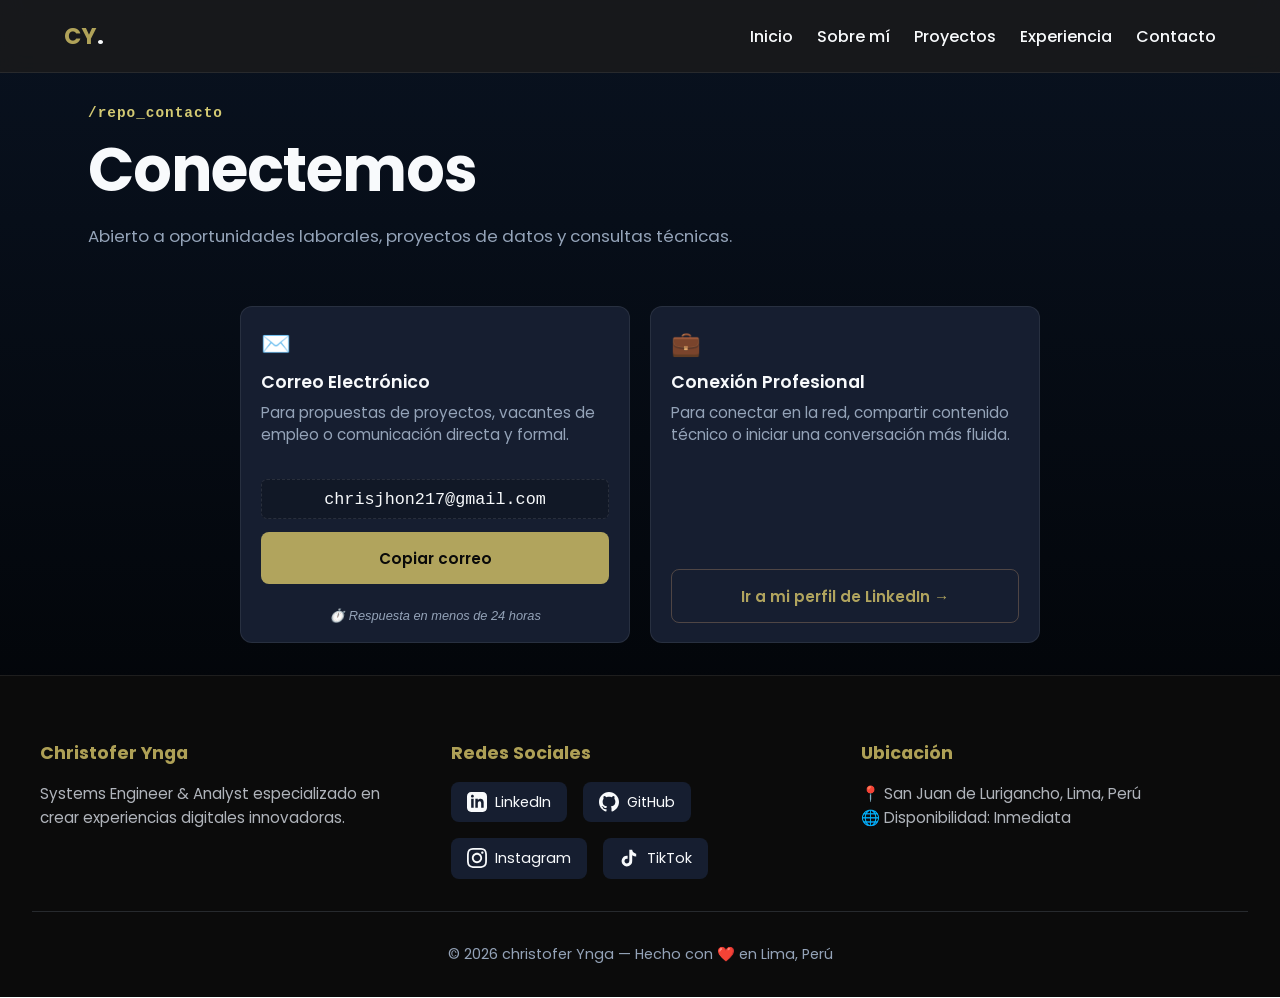
==== commit 814b8524: "Ajuste de detalles estilo responsive y agregacion de img" ====
--- a/Contacto.html
+++ b/Contacto.html
@@ -13,13 +13,20 @@
 <body>
   <header class="navbar">
     <div class="logo">CY<span>.</span></div>
-    <nav>
+
+    <button class="menu-toggle" id="menu-toggle" aria-label="Abrir menú">
+      <span></span>
+      <span></span>
+      <span></span>
+    </button>
+
+    <nav id="nav-menu">
       <ul class="nav-links">
-            <li><a href="/index.html">Inicio</a></li> 
-            <li><a href="/SobreMi.html">Sobre mí</a></li>
-            <li><a href="/Proyectos.html">Proyectos</a></li>
-            <li><a href="/Experiencia.html">Experiencia</a></li>
-            <li><a href="/Contacto.html">Contacto</a></li>
+            <li><a href="index.html">Inicio</a></li> 
+            <li><a href="SobreMi.html">Sobre mí</a></li>
+            <li><a href="Proyectos.html">Proyectos</a></li>
+            <li><a href="Experiencia.html">Experiencia</a></li>
+            <li><a href="Contacto.html">Contacto</a></li>
       </ul>
     </nav>
   </header>
@@ -30,7 +37,7 @@
     <header class="contact-header">
       <span class="tech-tag">/repo_contacto</span>
       <h1>Conectemos</h1>
-      <p>Si buscas incorporar a alguien a tu equipo, proponer una colaboración o hacerme una consulta técnica, hablemos por cualquiera de estos dos canales.</p>
+      <p>Abierto a oportunidades laborales, proyectos de datos y consultas técnicas.</p>
     </header>
 
     <div class="contact-cards-grid">
@@ -109,7 +116,7 @@
     </div>
     
     <div class="footer-bottom">
-      <p>© 2025 christofer Ynga — Hecho con ❤️ en Lima, Perú</p>
+      <p>© 2026 christofer Ynga — Hecho con ❤️ en Lima, Perú</p>
     </div>
   </footer>
 
--- a/css/responsive.css
+++ b/css/responsive.css
@@ -1,48 +1,217 @@
+/* Oculto por defecto en Pantallas Grandes */
+.menu-toggle {
+  display: none;
+}
+
+/* ==========================================
+   BREAKPOINT: TABLETS Y LAPTOPS (≤ 1024px)
+   ========================================== */
+@media (max-width: 1024px) {
+  .hero-container {
+    padding-top: 5rem;
+  }
+
+  .hero-content {
+    max-width: 500px;
+    margin-left: 4%;
+  }
+
+  .hero-content h1 {
+    font-size: clamp(2.5rem, 4vw, 3.8rem);
+  }
+
+  .hero-image-diagonal {
+    width: 50%;
+    clip-path: polygon(25% 0, 100% 0, 100% 100%, 0% 100%);
+  }
+}
+
+/* ==========================================
+   BREAKPOINT: MÓVILES (≤ 768px)
+   ========================================== */
 @media (max-width: 768px) {
+  /* 1. Botón Hamburguesa Visibilidad y Estilos */
+  .menu-toggle {
+    display: flex !important;
+    flex-direction: column;
+    justify-content: space-between;
+    width: 28px;
+    height: 20px;
+    background: transparent;
+    border: none;
+    cursor: pointer;
+    z-index: 102; /* Por encima del menú lateral */
+  }
+
+  .menu-toggle span {
+    width: 100%;
+    height: 3px;
+    background-color: var(--text, #ffffff);
+    border-radius: 2px;
+    transition: all 0.3s ease-in-out;
+  }
+
+  /* Animación de X en la hamburguesa */
+  .menu-toggle.is-open span:nth-child(1) {
+    transform: translateY(8.5px) rotate(45deg);
+  }
+
+  .menu-toggle.is-open span:nth-child(2) {
+    opacity: 0;
+  }
+
+  .menu-toggle.is-open span:nth-child(3) {
+    transform: translateY(-8.5px) rotate(-45deg);
+  }
+
+  /* 2. Menú Desplegable Lateral */
+  #nav-menu {
+    position: fixed;
+    top: 0;
+    right: -100%;
+    width: 75%;
+    max-width: 225px;
+    height: 100vh;
+    background: rgba(11, 15, 25, 0.98);
+    backdrop-filter: blur(16px);
+    border-left: 1px solid var(--border);
+    padding: 6rem 2rem 2rem;
+    transition: right 0.4s ease-in-out;
+    box-shadow: -10px 0 30px rgba(0, 0, 0, 0.5);
+    z-index: 101;
+  }
+
+  #nav-menu.active {
+    right: 0;
+  }
 
   .nav-links {
-    display: none;
-  }
-
+    display: flex;
+    flex-direction: column;
+    gap: 2rem;
+    align-items: flex-start;
+  }
+
+  .nav-links a {
+    font-size: 1.2rem;
+  }
+
+  /* 3. Hero Section Adaptativa */
   .hero-container {
-    flex-direction: column;
+      display: flex !important;
+      flex-direction: column !important;
+      justify-content: center !important; /* Agrupa todo al centro en vez de empujarlo a los extremos */
+      align-items: center !important;
+      min-height: calc(100vh - 200px) !important;
+      padding: 1.5rem 1rem !important;
+      gap: 1rem !important; /* Controla la distancia exacta entre imagen, texto y botones */
+    }
+
+  /* 2. Reducción y ajuste del texto */
+  .hero-content {
+    margin: 0 auto;
+    padding: 0;
+    max-width: 100%;
+    text-align: center;
+    z-index: 3;
+  }
+
+  .hero-content h1 {
+    font-size: 1.8rem; /* Tamaño más pequeño para evitar saltos de línea largos */
+    line-height: 1.2;
+    margin-bottom: 0.4rem;
+  }
+
+  .hero-content h2 {
+    font-size: 0.95rem;
+    margin-bottom: 1.2rem !important;
+  }
+
+  /* 4. Botones colocados abajo en 1 sola fila */
+  .hero-buttons {
+    display: flex;
+    flex-direction: row; /* Fuerza 1 sola fila */
     justify-content: center;
-
+    width: 100%;
+    max-width: 360px;
+    gap: 0.6rem;
+    margin-top: 0.8rem !important;
+  }
+
+  .btn {
+    flex: 1; /* Reparte el ancho equitativamente entre los 2 botones */
+    padding: 0.8rem 0.5rem;
+    font-size: 0.85rem;
     text-align: center;
-
-    padding: 6rem 1.5rem 3rem;
-  }
-
+    border-radius: 10px;
+  }
+
+  /* 3. Reordenamiento y tamaño de la imagen (de absolute a relative) */
   .hero-image-diagonal {
     position: relative;
-
-    width: 100%;
-    height: 320px;
-
+    top: auto;
+    right: auto;
+    width: 100%;
+    max-width: 280px; /* Ancho máximo controlado */
+    height: 260px;    /* Altura fija para que no se deforme ni alargue */
+    margin: 0.5rem auto;
+    border-radius: 16px;
     clip-path: none;
-
-    margin-top: 2rem;
-
-    border-radius: 20px;
-
     overflow: hidden;
-  }
-
-  .hero-content {
-    margin: 0;
-    padding: 0;
-  }
-
-  .hero-buttons {
-    justify-content: center;
+    border: 1px solid rgba(255, 255, 255, 0.1);
+    box-shadow: 0 10px 30px rgba(0, 0, 0, 0.6);
+  }
+
+  .hero-image-diagonal img {
+    width: 100%;
+    height: 100%;
+    object-fit: cover;
+    object-position: center 20%; /* Centra la vista en el rostro */
+    opacity: 1;
+    transform: none;
+    filter: contrast(1.05);
+  }
+
+  .hero-image-diagonal::after {
+    /* Gradiente suave en la base de la imagen para integrar con el fondo */
+    background: linear-gradient(to top, rgba(9, 18, 32, 0.8) 0%, transparent 40%);
+  }
+
+  .diagonal-line {
+    display: none;
+  }
+
+  /* 4. Footer Responsivo */
+  footer {
+    padding: 3rem 1.5rem 1.5rem;
   }
 
   .footer-content {
     grid-template-columns: 1fr;
     text-align: center;
+    gap: 2.5rem;
   }
 
   .social-links {
     justify-content: center;
   }
+}
+
+/* ==========================================
+   BREAKPOINT: MÓVILES PEQUEÑOS (≤ 480px)
+   ========================================== */
+@media (max-width: 480px) {
+  .hero-content h1 {
+    font-size: 1.6rem;
+  }
+
+  .hero-image-diagonal {
+    max-width: 240px;
+    height: 230px;
+  }
+
+  .btn {
+    font-size: 0.8rem;
+    padding: 0.75rem 0.4rem;
+  }
 }
--- a/css/styleGlobal.css
+++ b/css/styleGlobal.css
@@ -92,7 +92,7 @@
 .hero-container {
   position: relative;
   width: 100%;
-  min-height: 100vh;
+  min-height: 90vh;
 
   display: flex;
   align-items: center;
@@ -141,7 +141,7 @@
   top: 0;
   right: 0;
 
-  width: 58%;
+  width: 57%;
   height: 100%;
 
   z-index: 2;
@@ -159,8 +159,8 @@
   background:
     linear-gradient(
       to left,
-      rgba(0,0,0,0.15),
-      rgba(0,0,0,0.75)
+      rgba(255, 255, 255, 0),
+      rgba(0, 0, 0, 0)
     );
 }
 
@@ -168,11 +168,11 @@
   width: 100%;
   height: 100%;
 
-  object-fit: cover;
-
-  opacity: 0.65;
-
-  transform: scale(1.05);
+  object-fit: contain;
+  object-position: center;
+  opacity: 1;
+
+  transform: scale(1.45);
 
   filter:
     grayscale(15%)
--- a/css/contacto.css
+++ b/css/contacto.css
@@ -3,7 +3,8 @@
 ========================================================= */
 
 .contact-page-container {
-  max-width: 79%;
+  width: 100%;
+  max-width: 1200px;
   margin: 0 auto;
   padding: 2rem 3rem;
   --b-accent: #d4ca73;
@@ -154,7 +155,7 @@
 /* Ajustes responsivos */
 @media (max-width: 768px) {
   .contact-page-container {
-    padding: 3rem 1.2rem 5rem;
+    padding: 2.5rem 1rem;
   }
   
   .contact-header {
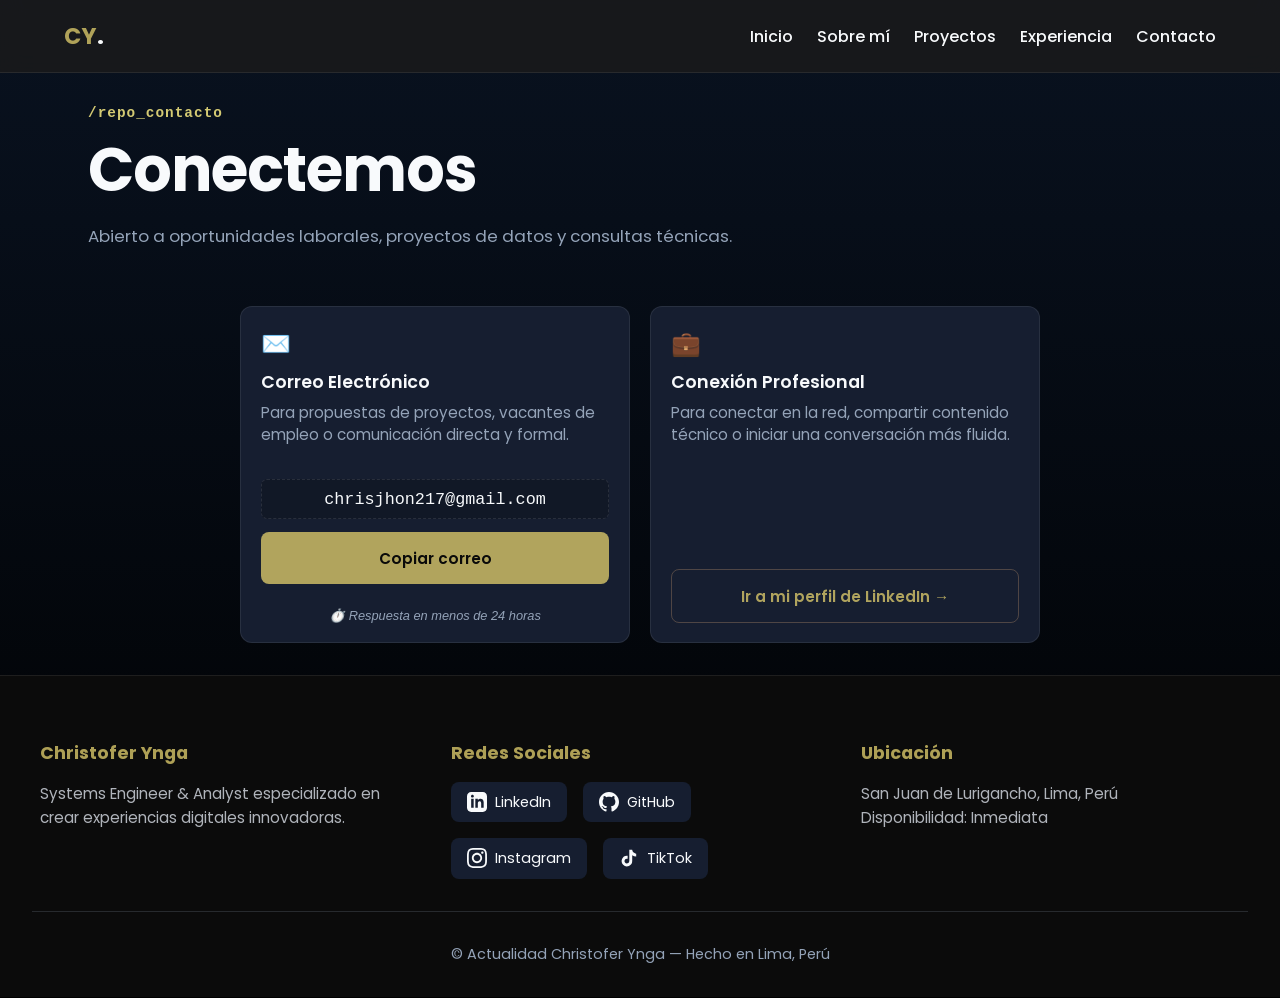
==== commit bcbd18f5: "Cambio en footer copy" ====
--- a/Contacto.html
+++ b/Contacto.html
@@ -110,13 +110,13 @@
       
       <div class="footer-section">
         <h3>Ubicación</h3>
-        <p>📍 San Juan de Lurigancho, Lima, Perú</p>
-        <p>🌐 Disponibilidad: Inmediata</p>
+        <p>San Juan de Lurigancho, Lima, Perú</p>
+        <p>Disponibilidad: Inmediata</p>
       </div>
     </div>
     
     <div class="footer-bottom">
-      <p>© 2026 christofer Ynga — Hecho con ❤️ en Lima, Perú</p>
+      <p>© Actualidad Christofer Ynga — Hecho en Lima, Perú</p>
     </div>
   </footer>
 
--- a/css/responsive.css
+++ b/css/responsive.css
@@ -68,7 +68,7 @@
   #nav-menu {
     position: fixed;
     top: 0;
-    right: -100%;
+    right: 0;
     width: 75%;
     max-width: 225px;
     height: 100vh;
@@ -79,10 +79,15 @@
     transition: right 0.4s ease-in-out;
     box-shadow: -10px 0 30px rgba(0, 0, 0, 0.5);
     z-index: 101;
+
+    transform: translateX(100%);
+    visibility: hidden;
+    transition: transform 0.4s ease-in-out, visibility 0.4s ease-in-out;
   }
 
   #nav-menu.active {
-    right: 0;
+    transform: translateX(0);
+    visibility: visible;
   }
 
   .nav-links {
@@ -102,7 +107,8 @@
       flex-direction: column !important;
       justify-content: center !important; /* Agrupa todo al centro en vez de empujarlo a los extremos */
       align-items: center !important;
-      min-height: calc(100vh - 200px) !important;
+      flex: 1 !important;
+      /* min-height: calc(100vh - 200px) !important; */
       padding: 1.5rem 1rem !important;
       gap: 1rem !important; /* Controla la distancia exacta entre imagen, texto y botones */
     }
@@ -183,7 +189,7 @@
 
   /* 4. Footer Responsivo */
   footer {
-    padding: 3rem 1.5rem 1.5rem;
+    padding: 6rem 1.5rem 1.5rem;
   }
 
   .footer-content {
--- a/css/styleGlobal.css
+++ b/css/styleGlobal.css
@@ -3,6 +3,12 @@
       padding: 0;
       box-sizing: border-box;
     }
+
+    html {
+    background-color: var(--bg-secondary); /* Fuerza fondo negro #000000 en toda la ventana */
+    max-width: 100%;
+    overflow-x: hidden;
+  }
 
     :root {
 /* Fondos oscuros profundos con tinte azulado */
@@ -25,10 +31,16 @@
 
 body {
   font-family: "Poppins", sans-serif;
-  background: linear-gradient(180deg, var(--bg) 0%, var(--bg-secondary) 100%);
-
+  background-color: var(--bg-secondary);
+  background-image: linear-gradient(180deg, var(--bg) 0%, var(--bg-secondary) 100%);
+  background-repeat: no-repeat;
   color: var(--text);
+  max-width: 100%;
   overflow-x: hidden;
+  
+  flex-direction: column;
+  min-height: 100vh;
+  min-height: 100dvh;
 }
     /* Navbar */
 .navbar {
@@ -92,8 +104,8 @@
 .hero-container {
   position: relative;
   width: 100%;
-  min-height: 90vh;
-
+  min-height: 95vh;
+  flex: 1;
   display: flex;
   align-items: center;
   overflow: hidden;
@@ -393,7 +405,7 @@
       background: #0b0b0b;
 
       border-top: 1px solid var(--border);
-
+      margin-top: auto;
       padding: 4rem 2rem 2rem;
     }
 
